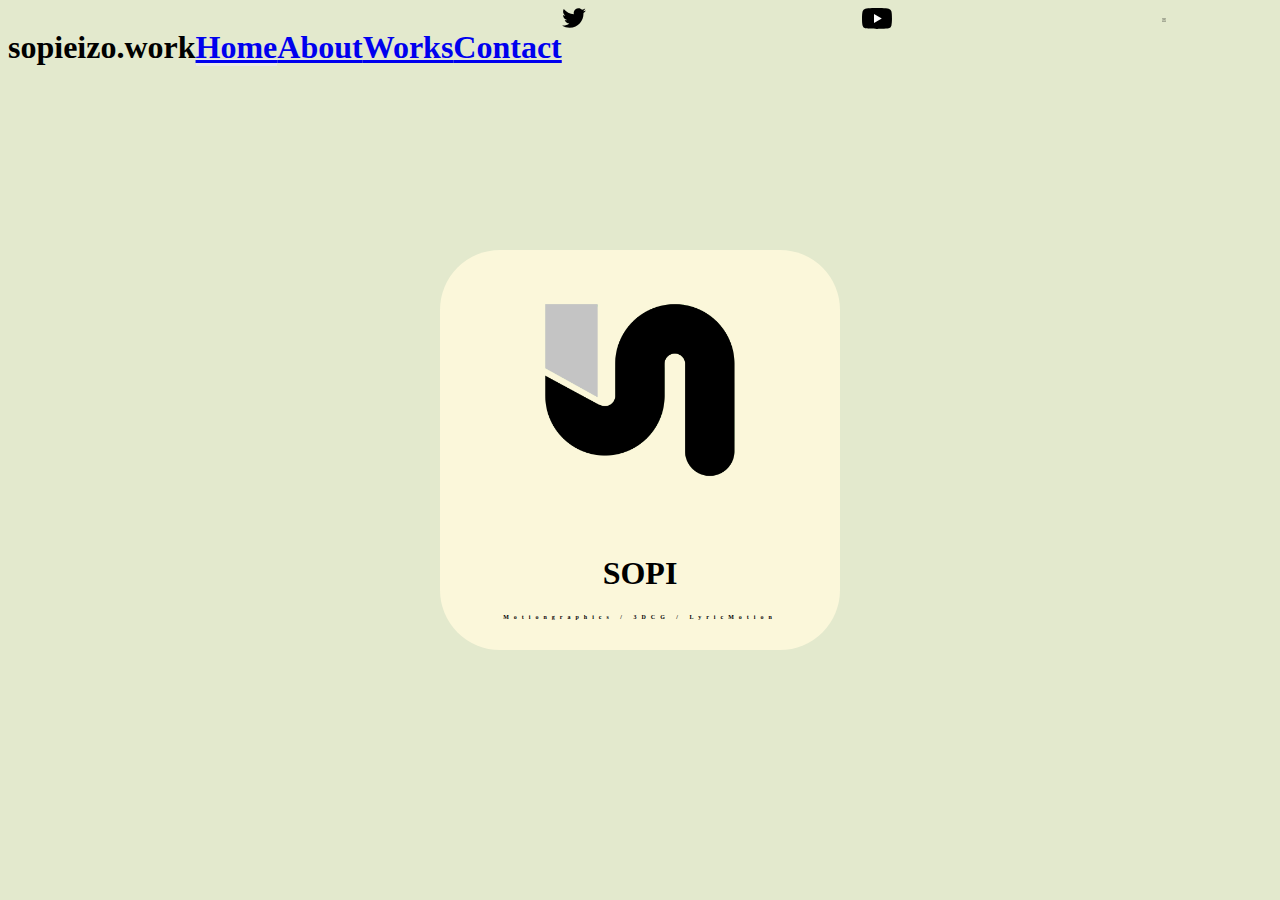
==== About.html @ 83798427 "いろいろ" ====
<!doctype html>
<html>
<head>
<meta charset="utf-8">
	<link rel="stylesheet"	href="Dcss/flex.css">
	<link rel="stylesheet"	href="Dcss/base.css">
	<link rel="stylesheet"	href="Dcss/indexbase.css">
	<title>SOPI.work</title>
	<meta property="og:title" content="SOPIworks">
	<meta property="og:site_name" content="sopieizo.work">
	<meta property="og:url" content="https://sopieizo.work">

	<link rel="preconnect" href="https://fonts.googleapis.com">
	<link rel="preconnect" href="https://fonts.gstatic.com" crossorigin>
	<link href="https://fonts.googleapis.com/css2?family=Noto+Sans+JP&display=swap" rel="stylesheet">

	<meta property="og:description" content="content="えいぞうをつくってます！>
	<meta property="og:type" content="profile">
	<meta property="og:image" content="https://sopieizo.work/img/OGP.png">
	<meta name="twitter:card" contLive Serverent="summary">
</head>

<body style="background-color: #e3e9cd;">

    <div class="f-container01 topbar1">
		<div class="topbar1-1">
			<h1 class="topbartext" style="text-align: center;">sopieizo.work</h1>
		</div>
		<a href="index.html"><h1 class="topbartext" style="background:linear-gradient(transparent 80%, rgb(233, 233, 233) 60%);">Home</h1></a>
		<a href="About.html"><h1 class="topbartext">About</h1></a>
		<a href="Works.html"><h1 class="topbartext">Works</h1></a>
		<a href="Contact.html"><h1 class="topbartext">Contact</h1></a>
		<a href="https://twitter.com/Sopi_Eizo2?s=20"><img src="img/Twitter.svg" style="margin-right: 1%; margin-left: auto;" width="8%"></a>
		<a href="https://www.youtube.com/c/SOPI_Eizo/featured"><img src="img/YouTube.svg" style="margin-right: 1%;" width="10%"></a>
		<a href="https://www.instagram.com/sopi_eizo/"><img src="img/instagram.svg" style="margin-right: 5%;" width="8%"></a>
	</div>
	<!--内容↓-->
	<div class="box">
		<img src="img/Rogo.png" width="70%">
		<h1>SOPI</h1>
		<h1 style="font-size:2%; letter-spacing: 5px;">Motiongraphics / 3DCG / LyricMotion</h1>
	</div>
</body>

</html>
---- Dcss/flex.css ----
@charset "utf-8";

.f-container01 {
    display: inline-flex;
    z-index: 1;
}

.f-container02 {
    display: grid;
  gap: 10px;
  grid-template-columns: 1.5fr 1fr 1fr 3fr;
  grid-template-rows: 180px 100px 80px 120px 100px 100px 100px 100px 100px 100px 100px 100px 100px 100px 100px 100px 100px 100px 100px 100px 100px 100px auto;
}
---- Dcss/indexbase.css ----
@charset "utf-8";

.box {
    width: 400px;
    height: 400px;
    background-color: #fbf7da;
    border-radius: 60px;
    text-align: center;
  position: absolute;  /*要素を浮かす*/
  /*relativeを指定した親要素を支点とした位置をすべて0に指定↓*/
  top: 0;
  right: 0;
  bottom: 0;
  left: 0;
  margin: auto; /*上下左右中央に*/
}
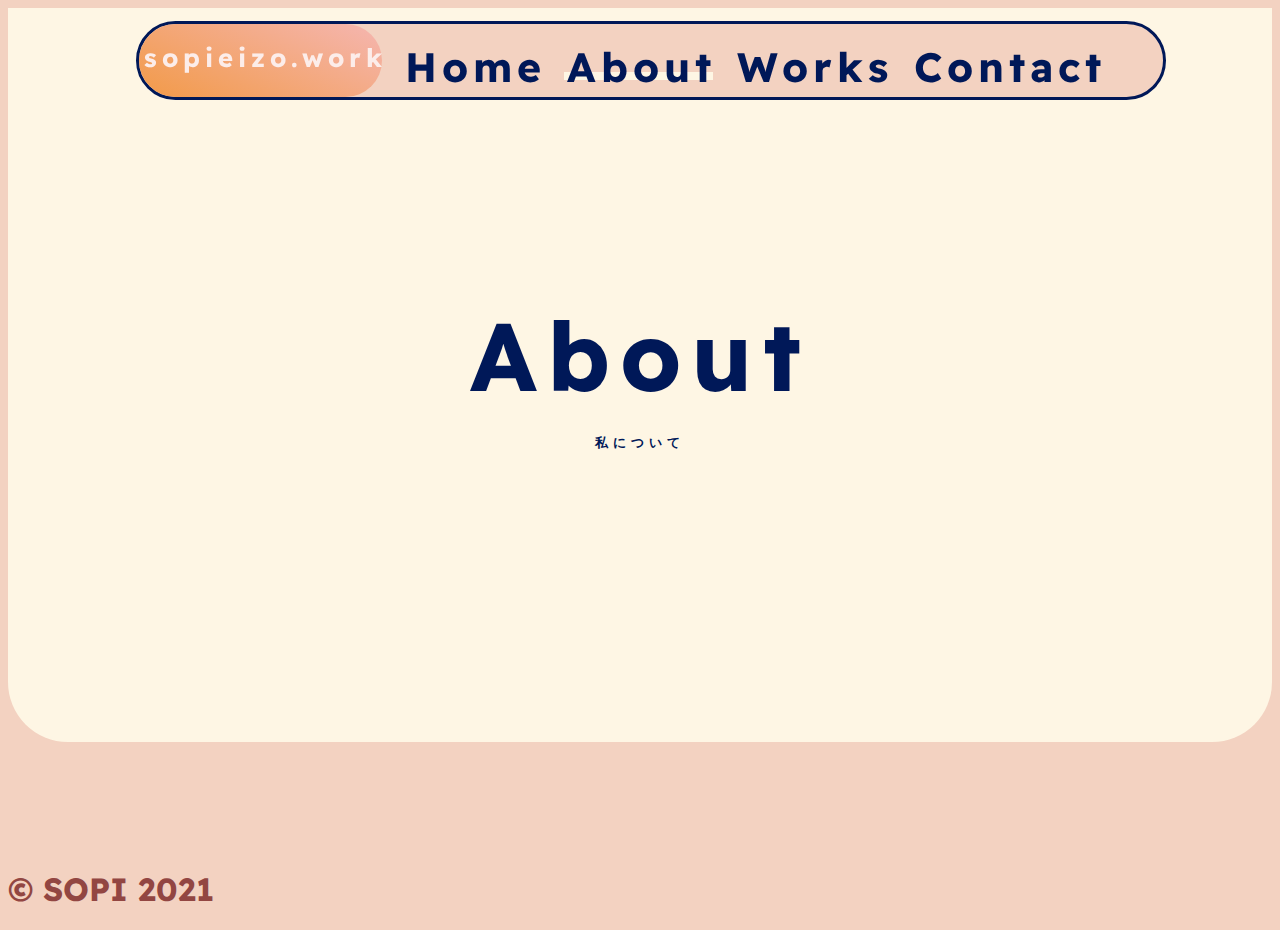
==== commit dc0534bc: "aaaaaaaaaaaaaa" ====
--- a/About.html
+++ b/About.html
@@ -3,16 +3,19 @@
 <head>
 <meta charset="utf-8">
 	<link rel="stylesheet"	href="Dcss/flex.css">
-	<link rel="stylesheet"	href="Dcss/base.css">
-	<link rel="stylesheet"	href="Dcss/indexbase.css">
+	<link rel="stylesheet"	href="Dcss/4base.css">
+	<link rel="stylesheet"	href="Dcss/aboutbase.css">
 	<title>SOPI.work</title>
 	<meta property="og:title" content="SOPIworks">
 	<meta property="og:site_name" content="sopieizo.work">
 	<meta property="og:url" content="https://sopieizo.work">
 
 	<link rel="preconnect" href="https://fonts.googleapis.com">
-	<link rel="preconnect" href="https://fonts.gstatic.com" crossorigin>
-	<link href="https://fonts.googleapis.com/css2?family=Noto+Sans+JP&display=swap" rel="stylesheet">
+<link rel="preconnect" href="https://fonts.gstatic.com" crossorigin>
+<link href="https://fonts.googleapis.com/css2?family=Noto+Sans+JP&family=Readex+Pro:wght@300&display=swap" rel="stylesheet">
+
+<script src="//ajax.googleapis.com/ajax/libs/jquery/1.11.0/jquery.min.js"></script>
+<script src="/Dcss/fadein.js"></script>
 
 	<meta property="og:description" content="content="えいぞうをつくってます！>
 	<meta property="og:type" content="profile">
@@ -20,26 +23,31 @@
 	<meta name="twitter:card" contLive Serverent="summary">
 </head>
 
-<body style="background-color: #e3e9cd;">
+<body style="background-color: #f3d2c1;">
 
     <div class="f-container01 topbar1">
 		<div class="topbar1-1">
-			<h1 class="topbartext" style="text-align: center;">sopieizo.work</h1>
+			<h1 class="topbartext" style="text-align: center; color: #FCEDEA;">sopieizo.work</h1>
 		</div>
-		<a href="index.html"><h1 class="topbartext" style="background:linear-gradient(transparent 80%, rgb(233, 233, 233) 60%);">Home</h1></a>
-		<a href="About.html"><h1 class="topbartext">About</h1></a>
-		<a href="Works.html"><h1 class="topbartext">Works</h1></a>
-		<a href="Contact.html"><h1 class="topbartext">Contact</h1></a>
+		<h1 class="topbartext"><a class="topbartext" href="index.html">Home</h1></a>
+		<h1 class="topbartext" style="background:linear-gradient(transparent 80%, rgb(254, 246, 228) 60%);"><a class="topbartext" href="About.html">About</h1></a>
+		<h1 class="topbartext"><a class="topbartext"  href="Works.html">Works</h1></a>
+		<h1 class="topbartext"><a class="topbartext" href="Contact.html">Contact</h1></a>
+		<div style="margin-top: auto; margin-bottom: auto; margin-left: 8%;">
 		<a href="https://twitter.com/Sopi_Eizo2?s=20"><img src="img/Twitter.svg" style="margin-right: 1%; margin-left: auto;" width="8%"></a>
 		<a href="https://www.youtube.com/c/SOPI_Eizo/featured"><img src="img/YouTube.svg" style="margin-right: 1%;" width="10%"></a>
 		<a href="https://www.instagram.com/sopi_eizo/"><img src="img/instagram.svg" style="margin-right: 5%;" width="8%"></a>
+		</div>
 	</div>
 	<!--内容↓-->
 	<div class="box">
-		<img src="img/Rogo.png" width="70%">
-		<h1>SOPI</h1>
-		<h1 style="font-size:2%; letter-spacing: 5px;">Motiongraphics / 3DCG / LyricMotion</h1>
+		<h1 class="inbox" style="color: #001858;"><span style="font-size: 300%; letter-spacing: 10px;">About</span><br><span style="font-size: 40%; letter-spacing: 5px;">私について</span></h1>
 	</div>
+
+	<div style="margin-top: 10%;">
+		
+	</div>
+<h1 style="color: #924642;">© SOPI 2021</h1>
 </body>
 
 </html>
--- a/Dcss/flex.css
+++ b/Dcss/flex.css
@@ -9,5 +9,5 @@
     display: grid;
   gap: 10px;
   grid-template-columns: 1.5fr 1fr 1fr 3fr;
-  grid-template-rows: 180px 100px 80px 120px 100px 100px 100px 100px 100px 100px 100px 100px 100px 100px 100px 100px 100px 100px 100px 100px 100px 100px auto;
+  grid-template-rows: 180px 100px 80px 120px 100px 100px 100px 100px 100px 100px 100px 100px 100px 100px 100px 100px 100px 100px 100px 100px 100px 100px 100px 100px 100px 100px 100px 100px 100px 100px 100px 100px 100px 100px 100px 100px 100px 100px 100px 100px auto;
 }--- a/Dcss/4base.css
+++ b/Dcss/4base.css
@@ -0,0 +1,79 @@
+@charset "utf-8";
+
+h1 {
+    font-family: 'Noto Sans JP', sans-serif;
+    font-family: 'Readex Pro', sans-serif;
+}
+
+.topbar1 {
+    width: 80%;
+    height: 10ex;
+    border-radius: 1000px;
+    margin-top: 1%;
+    background-color: #f3d2c1;
+    border: 3px solid #001858;
+    position: fixed;
+    margin-right: 10%;
+    margin-left: 10%;
+    letter-spacing: 5px;
+    
+}
+
+.topbar1-1{
+    width: 25%;
+    height: 10ex;
+    border-radius: 1000px;
+    background:linear-gradient(25deg, #F29A48, #F5B6B1);
+}
+
+.topbartext {
+    margin-left: 2%;
+    font-size: 160%;
+    color: #001858;
+    text-decoration: none;
+    background:linear-gradient(transparent 100%, rgb(233, 233, 233) 60%);
+    
+}
+.topbartext:hover {
+    transition: 0.3s;
+    margin-left: 2%;
+    font-size: 160%;
+    color: #8f845a;
+    text-decoration: none;
+    background:linear-gradient(transparent 80%, rgb(254, 246, 228) 60%);
+}
+
+.topbartext1 {
+    margin-left: 2%;
+    font-size: 160%;
+    color: #758256;
+    text-decoration: none;
+}
+
+.box {
+    display:table;
+    width: 100%;
+    height: 100ex;
+    background-color: #fef6e4;
+    border-bottom-right-radius: 60px;
+    border-bottom-left-radius: 60px;
+    text-align: center;
+    
+}
+
+.box .inbox{
+  display:table-cell;
+  vertical-align:middle;
+}
+
+.fadeIn_item.offs,
+.offs .fadeIn_item{
+  opacity: 0;
+  transform: translateY(50px);
+}
+.fadeIn_item.ons,
+.ons .fadeIn_item{
+  transition: all 1s cubic-bezier(0, 0, 0.13, 0.79);
+  opacity: 1;
+  transform: translateY(0);
+}--- a/Dcss/aboutbase.css
+++ b/Dcss/aboutbase.css
@@ -0,0 +1,25 @@
+@charset "utf-8";
+
+.mozi{
+  margin-left: 2%;
+  margin-right: 2%;
+}
+
+.dekamozi {
+  color: #766a44;
+  font-size: 500%;
+}
+
+.minimozi{
+  color: #766a44;
+  font-size: 120%;
+  letter-spacing: 4px;
+}
+
+.titlemozi {
+  color: #766a44;
+  font-size: 400%;
+  text-align: center;
+  letter-spacing: 5px;
+}
+
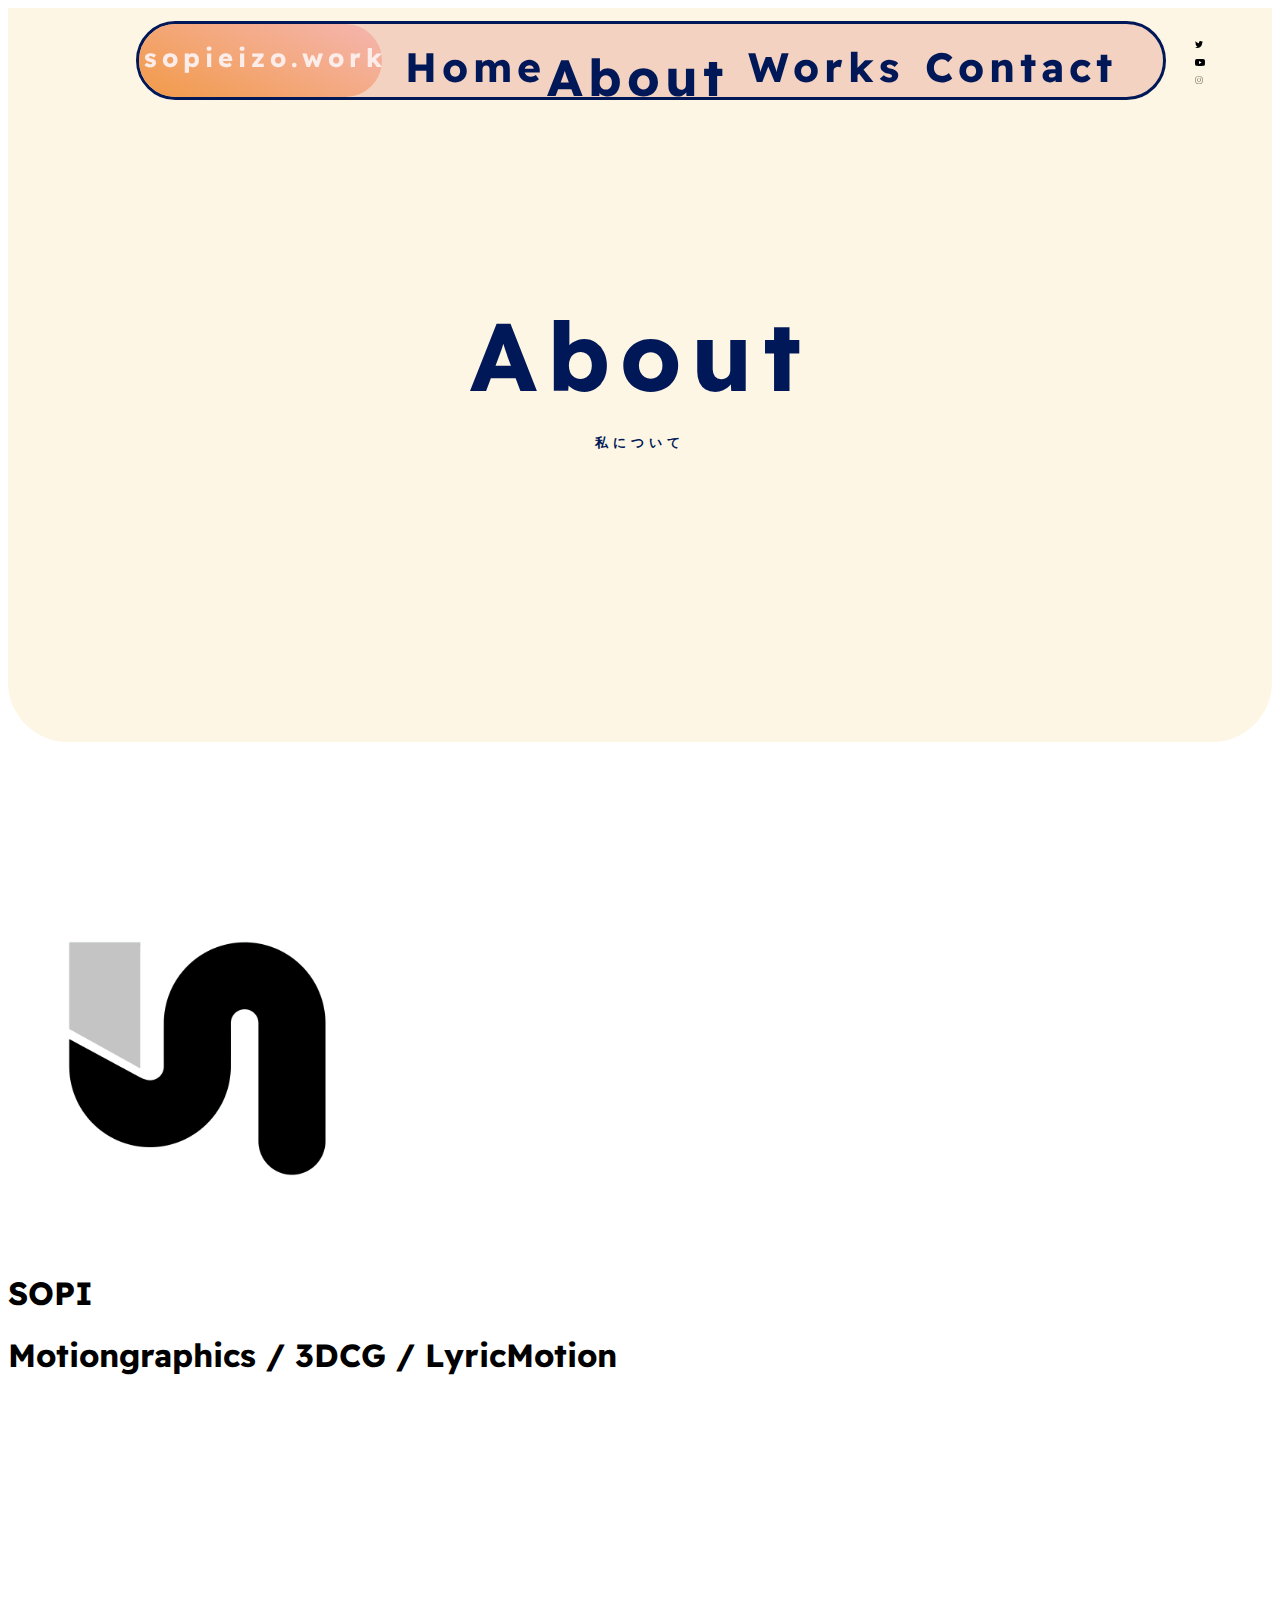
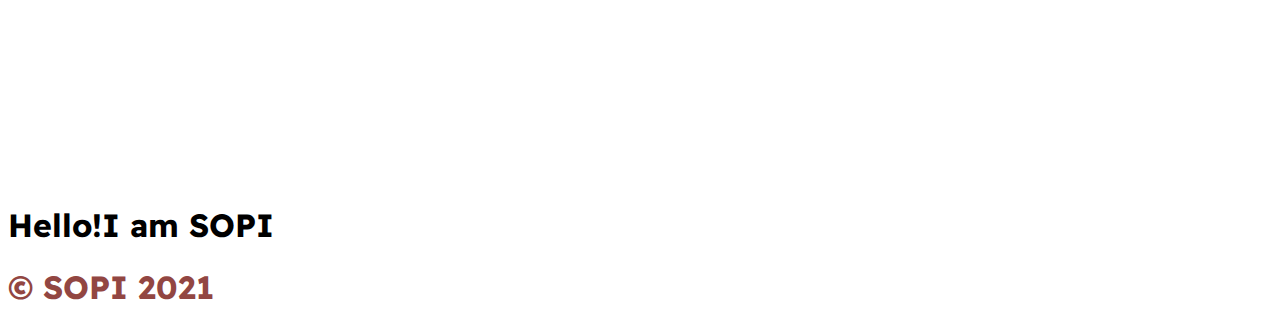
==== commit 7e7a6b0f: "デスクトップできた" ====
--- a/About.html
+++ b/About.html
@@ -3,8 +3,14 @@
 <head>
 <meta charset="utf-8">
 	<link rel="stylesheet"	href="Dcss/flex.css">
-	<link rel="stylesheet"	href="Dcss/4base.css">
-	<link rel="stylesheet"	href="Dcss/aboutbase.css">
+	<link rel="stylesheet"	href="Dcss/4base.css" media="screen and (min-width:1001px)">
+	<link rel="stylesheet"	href="Dcss/aboutbase.css" media="screen and (min-width:1001px)">
+
+	<link rel="stylesheet" href="Mcss/4base.css" media="screen and (max-width: 1000px)">
+	<link rel="stylesheet" href="Mcss/aboutbase.css" media="screen and (max-width: 1000px)">
+
+	<meta name="viewport" content="width=device-width, initial-scale=1.0, maximum-scale=1.0, minimum-scale=1.0">
+
 	<title>SOPI.work</title>
 	<meta property="og:title" content="SOPIworks">
 	<meta property="og:site_name" content="sopieizo.work">
@@ -23,29 +29,38 @@
 	<meta name="twitter:card" contLive Serverent="summary">
 </head>
 
-<body style="background-color: #f3d2c1;">
+<body style="background-color: #ffffff;">
 
     <div class="f-container01 topbar1">
 		<div class="topbar1-1">
-			<h1 class="topbartext" style="text-align: center; color: #FCEDEA;">sopieizo.work</h1>
+			<h1 class="topbartext1" style="text-align: center; color: #FCEDEA;">sopieizo.work</h1>
 		</div>
 		<h1 class="topbartext"><a class="topbartext" href="index.html">Home</h1></a>
-		<h1 class="topbartext" style="background:linear-gradient(transparent 80%, rgb(254, 246, 228) 60%);"><a class="topbartext" href="About.html">About</h1></a>
+		<h1 class="topbartextnow"><a class="topbartext" href="About.html">About</h1></a>
 		<h1 class="topbartext"><a class="topbartext"  href="Works.html">Works</h1></a>
 		<h1 class="topbartext"><a class="topbartext" href="Contact.html">Contact</h1></a>
 		<div style="margin-top: auto; margin-bottom: auto; margin-left: 8%;">
-		<a href="https://twitter.com/Sopi_Eizo2?s=20"><img src="img/Twitter.svg" style="margin-right: 1%; margin-left: auto;" width="8%"></a>
-		<a href="https://www.youtube.com/c/SOPI_Eizo/featured"><img src="img/YouTube.svg" style="margin-right: 1%;" width="10%"></a>
-		<a href="https://www.instagram.com/sopi_eizo/"><img src="img/instagram.svg" style="margin-right: 5%;" width="8%"></a>
+		<a href="https://twitter.com/Sopi_Eizo2?s=20"><img src="img/Twitter.svg" style="margin-right: 1%; margin-left: auto;" width="8vw"></a>
+		<a href="https://www.youtube.com/c/SOPI_Eizo/featured"><img src="img/YouTube.svg" style="margin-right: 1%;" width="10vw"></a>
+		<a href="https://www.instagram.com/sopi_eizo/"><img src="img/instagram.svg" style="margin-right: 5%;" width="8vw"></a>
 		</div>
 	</div>
 	<!--内容↓-->
+	
 	<div class="box">
 		<h1 class="inbox" style="color: #001858;"><span style="font-size: 300%; letter-spacing: 10px;">About</span><br><span style="font-size: 40%; letter-spacing: 5px;">私について</span></h1>
 	</div>
 
 	<div style="margin-top: 10%;">
-		
+		<div class="part1">
+			<img src="img/Rogo.png" width="30%">
+			<h1 class="name">SOPI</h1>
+			<h1 class="subname">Motiongraphics / 3DCG / LyricMotion</h1>
+		</div>
+		<div class="part2">
+			<h1 style="user-select: none; font-size: 1000%;">　</h1>
+			<h1 class="hello fadeIn_item off">Hello!<span class="minihello">I am SOPI</span></h1>
+		</div>
 	</div>
 <h1 style="color: #924642;">© SOPI 2021</h1>
 </body>
--- a/Mcss/4base.css
+++ b/Mcss/4base.css
@@ -0,0 +1,91 @@
+@charset "utf-8";
+
+h1 {
+    font-family: 'Noto Sans JP', sans-serif;
+    font-family: 'Readex Pro', sans-serif;
+}
+
+.topbar1 {
+    width: 80%;
+    height: 10ex;
+    border-radius: 1000px;
+    margin-top: 1%;
+    background-color: #f3d2c1;
+    border: 3px solid #001858;
+    position: fixed;
+    margin-right: 10%;
+    margin-left: 10%;
+    letter-spacing: 5px;
+    
+}
+
+.topbar1-1{
+    width: 25%;
+    height: 10ex;
+    border-radius: 1000px;
+    background:linear-gradient(25deg, #F29A48, #F5B6B1);
+    display: flex;
+    align-items: center;
+    justify-content: center;
+}
+
+.topbartext {
+    margin-left: 2%;
+    font-size: 160%;
+    color: #001858;
+    text-decoration: none;
+    background:linear-gradient(transparent 100%, rgb(233, 233, 233) 60%);
+    
+}
+.topbartext:hover {
+    transition: 0.3s;
+    margin-left: 2%;
+    font-size: 160%;
+    color: #8f845a;
+    text-decoration: none;
+    background:linear-gradient(transparent 80%, rgb(254, 246, 228) 60%);
+}
+
+.topbartextnow {
+    margin-left: 2%;
+    font-size: 160%;
+    color: #001858;
+    text-decoration: none;
+    background:linear-gradient(transparent 60%, rgb(233, 233, 233) 60%);
+    
+}
+
+.topbartext1 {
+    margin-left: 2%;
+    font-size: 160%;
+    color: #758256;
+    text-decoration: none;
+}
+
+.box {
+    display:table;
+    width: 100%;
+    height: 100ex;
+    background-color: #fef6e4;
+    border-bottom-right-radius: 60px;
+    border-bottom-left-radius: 60px;
+    text-align: center;
+    
+}
+
+.box .inbox{
+  display:table-cell;
+  vertical-align:middle;
+}
+
+.fadeIn_item.offs,
+.offs .fadeIn_item{
+  opacity: 0;
+  transform: translateY(50px);
+}
+.fadeIn_item.ons,
+.ons .fadeIn_item{
+  transition: all 1s cubic-bezier(0, 0, 0.13, 0.79);
+  opacity: 1;
+  transform: translateY(0);
+}--- a/Mcss/aboutbase.css
+++ b/Mcss/aboutbase.css
@@ -0,0 +1,61 @@
+@charset "utf-8";
+
+.mozi{
+  margin-left: 2%;
+  margin-right: 2%;
+}
+
+.dekamozi {
+  color: #766a44;
+  font-size: 500%;
+}
+
+.minimozi{
+  color: #766a44;
+  font-size: 120%;
+  letter-spacing: 4px;
+}
+
+.titlemozi {
+  color: #766a44;
+  font-size: 400%;
+  text-align: center;
+  letter-spacing: 5px;
+}
+
+.part1 {
+  text-align: center;
+}
+
+.part2 {
+  margin-top: 20%;
+  width: 100%;
+  height: 150ex;
+  background: rgb(2,0,36);
+  background: linear-gradient(90deg, rgba(2,0,36,1) 0%, rgba(9,9,121,1) 0%, rgba(0,95,255,1) 100%);
+  text-align: center;
+}
+
+.name {
+  font-size: 500%;
+  letter-spacing: 20px;
+  margin-top: -3%;
+}
+
+.subname {
+  font-size:100%;
+  margin-top: -2%; 
+  letter-spacing: 8px;
+}
+
+.hello {
+  color: #fff;
+  font-size: 800%;
+  letter-spacing: 8px;
+}
+
+.minihello {
+  color: #fff;
+  font-size: 10%;
+  letter-spacing: 1px;
+}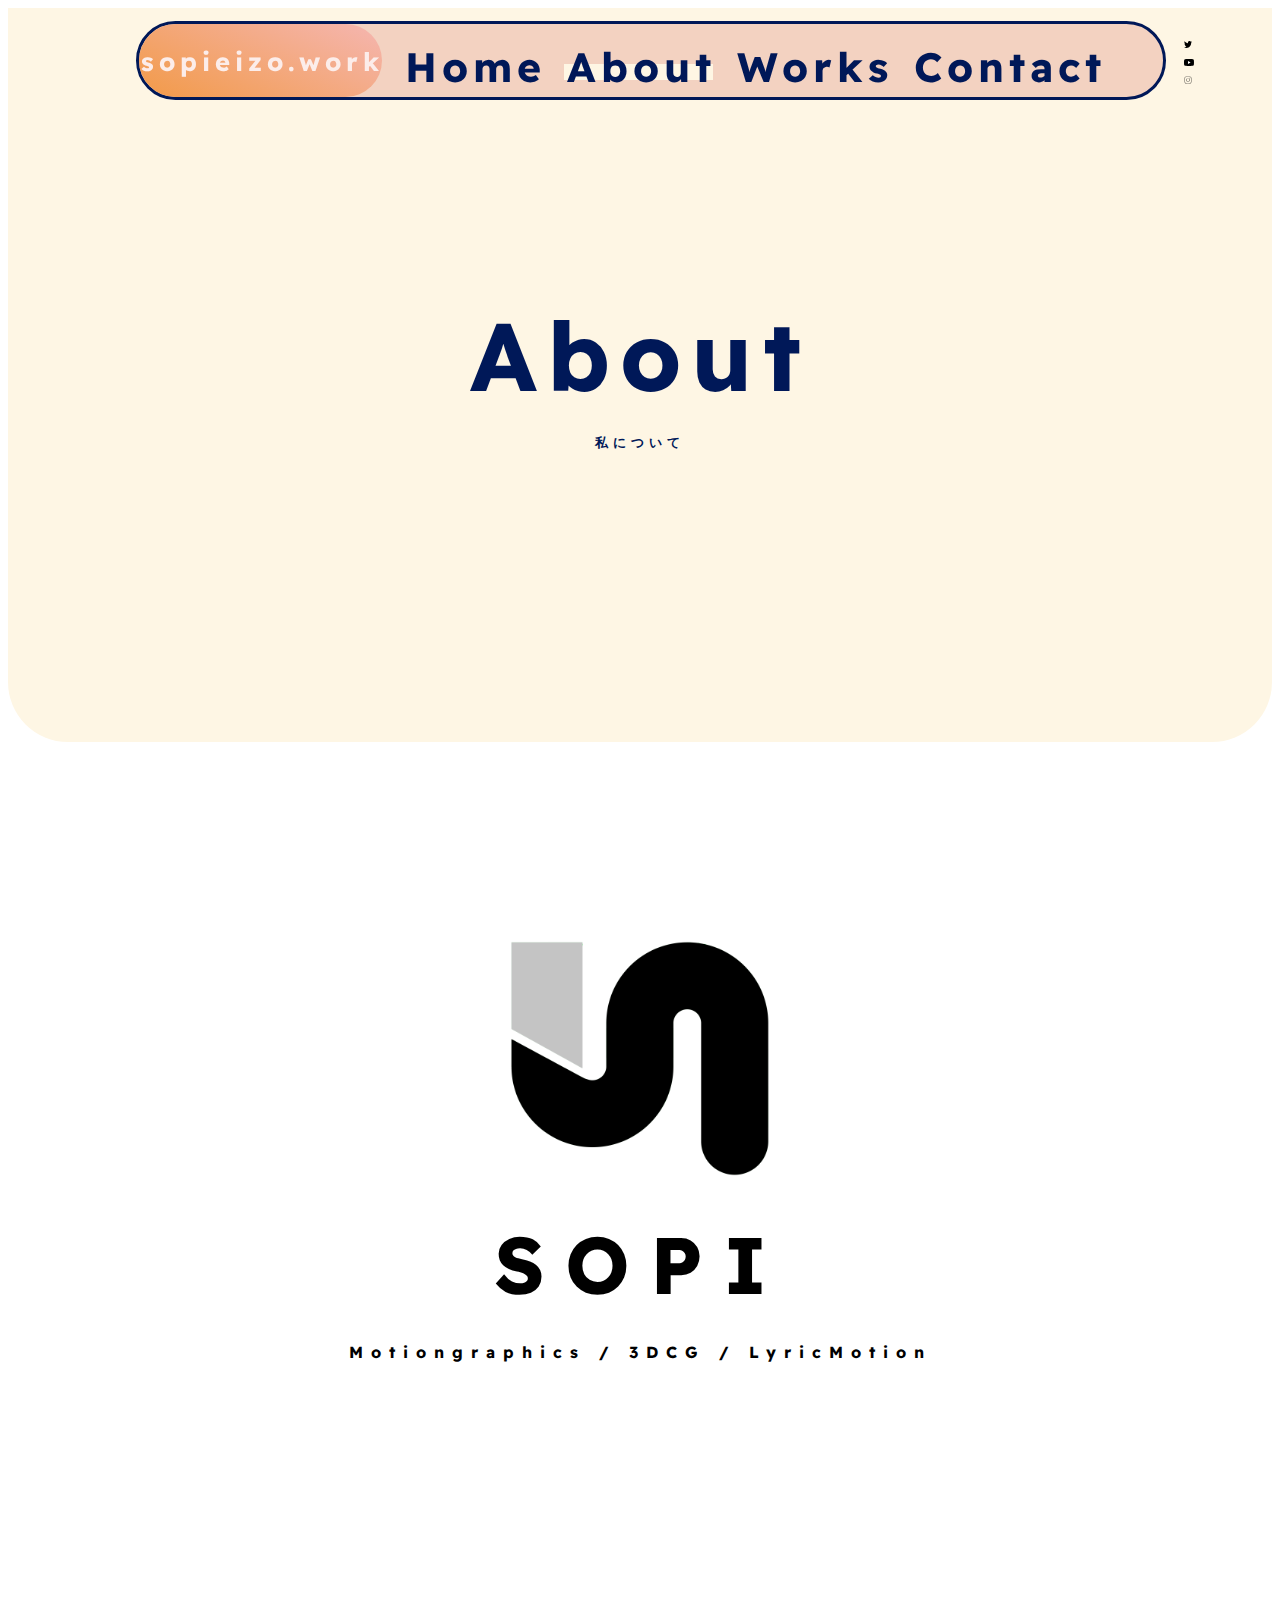
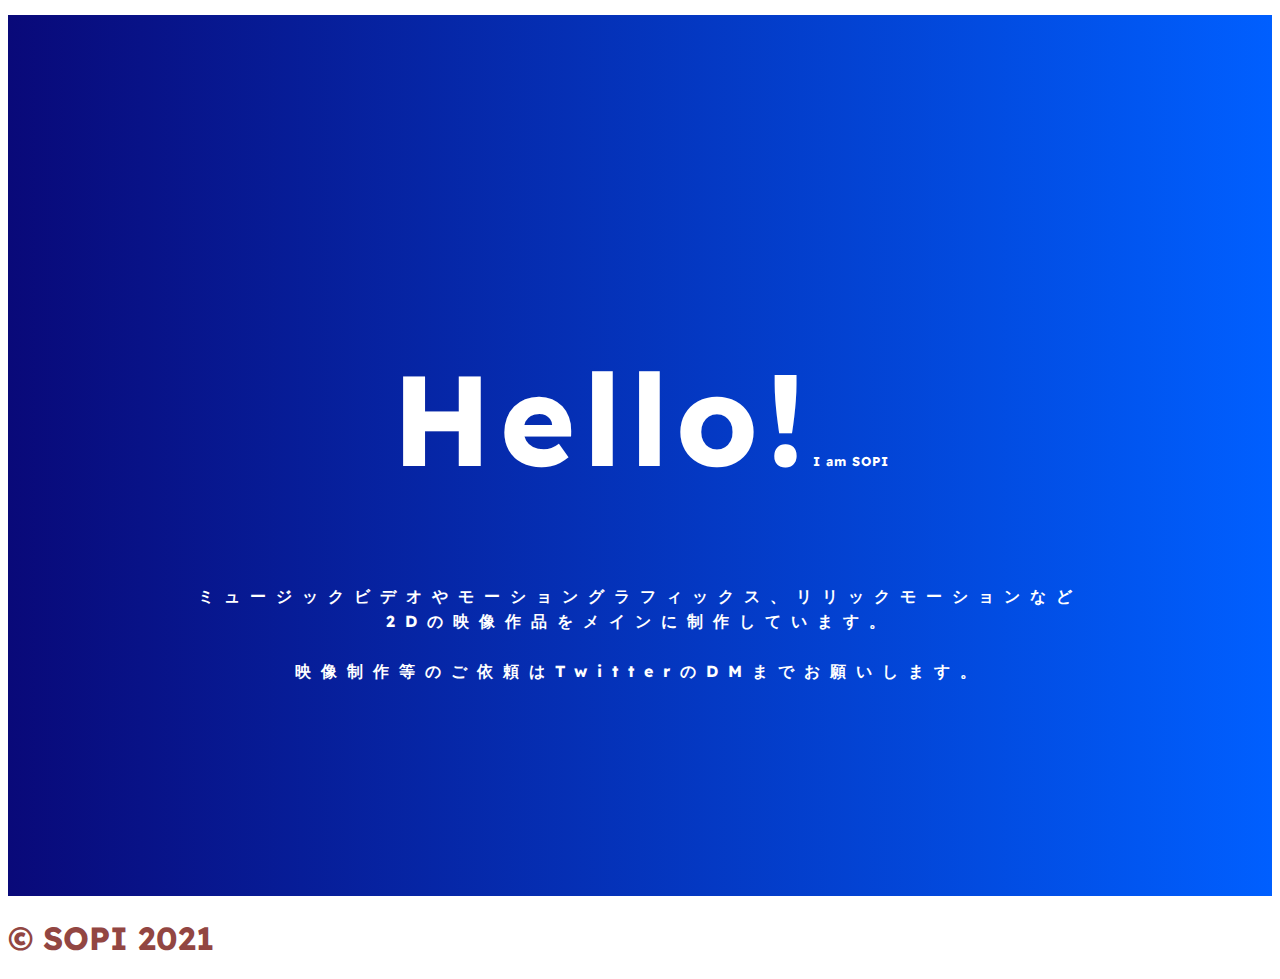
==== commit ae00c37a: "topbarを統一" ====
--- a/About.html
+++ b/About.html
@@ -33,7 +33,7 @@
 
     <div class="f-container01 topbar1">
 		<div class="topbar1-1">
-			<h1 class="topbartext1" style="text-align: center; color: #FCEDEA;">sopieizo.work</h1>
+			<h1 class="topbartext" style="text-align: center; color: #FCEDEA;">sopieizo.work</h1>
 		</div>
 		<h1 class="topbartext"><a class="topbartext" href="index.html">Home</h1></a>
 		<h1 class="topbartextnow"><a class="topbartext" href="About.html">About</h1></a>
@@ -60,6 +60,11 @@
 		<div class="part2">
 			<h1 style="user-select: none; font-size: 1000%;">　</h1>
 			<h1 class="hello fadeIn_item off">Hello!<span class="minihello">I am SOPI</span></h1>
+			<h1 class="about fadeIn_item off">ミュージックビデオやモーショングラフィックス、リリックモーションなど
+				<br>
+				2Dの映像作品をメインに制作しています。
+				<br><br>
+				映像制作等のご依頼はTwitterのDMまでお願いします。</h1>
 		</div>
 	</div>
 <h1 style="color: #924642;">© SOPI 2021</h1>
--- a/Dcss/4base.css
+++ b/Dcss/4base.css
@@ -24,6 +24,9 @@
     height: 10ex;
     border-radius: 1000px;
     background:linear-gradient(25deg, #F29A48, #F5B6B1);
+    display: flex;
+    align-items: center;
+    justify-content: center;
 }
 
 .topbartext {
@@ -41,6 +44,15 @@
     color: #8f845a;
     text-decoration: none;
     background:linear-gradient(transparent 80%, rgb(254, 246, 228) 60%);
+}
+
+.topbartextnow {
+    margin-left: 2%;
+    font-size: 160%;
+    color: #001858;
+    text-decoration: none;
+    background:linear-gradient(transparent 60%, rgb(254, 246, 228) 60%);
+    
 }
 
 .topbartext1 {
--- a/Dcss/aboutbase.css
+++ b/Dcss/aboutbase.css
@@ -23,3 +23,47 @@
   letter-spacing: 5px;
 }
 
+.part1 {
+  text-align: center;
+}
+
+.part2 {
+  margin-top: 20%;
+  width: 100%;
+  height: 120ex;
+  background: rgb(2,0,36);
+  background: linear-gradient(90deg, rgba(2,0,36,1) 0%, rgba(9,9,121,1) 0%, rgba(0,95,255,1) 100%);
+  text-align: center;
+}
+
+.name {
+  font-size: 500%;
+  letter-spacing: 20px;
+  margin-top: -3%;
+}
+
+.subname {
+  font-size:100%;
+  margin-top: -2%; 
+  letter-spacing: 8px;
+}
+
+.hello {
+  color: #fff;
+  font-size: 800%;
+  letter-spacing: 8px;
+  
+}
+
+.about {
+  color: #fff;
+  font-size: 100%;
+  letter-spacing: 10px;
+  line-height: 25px;
+}
+
+.minihello {
+  color: #fff;
+  font-size: 10%;
+  letter-spacing: 1px;
+}